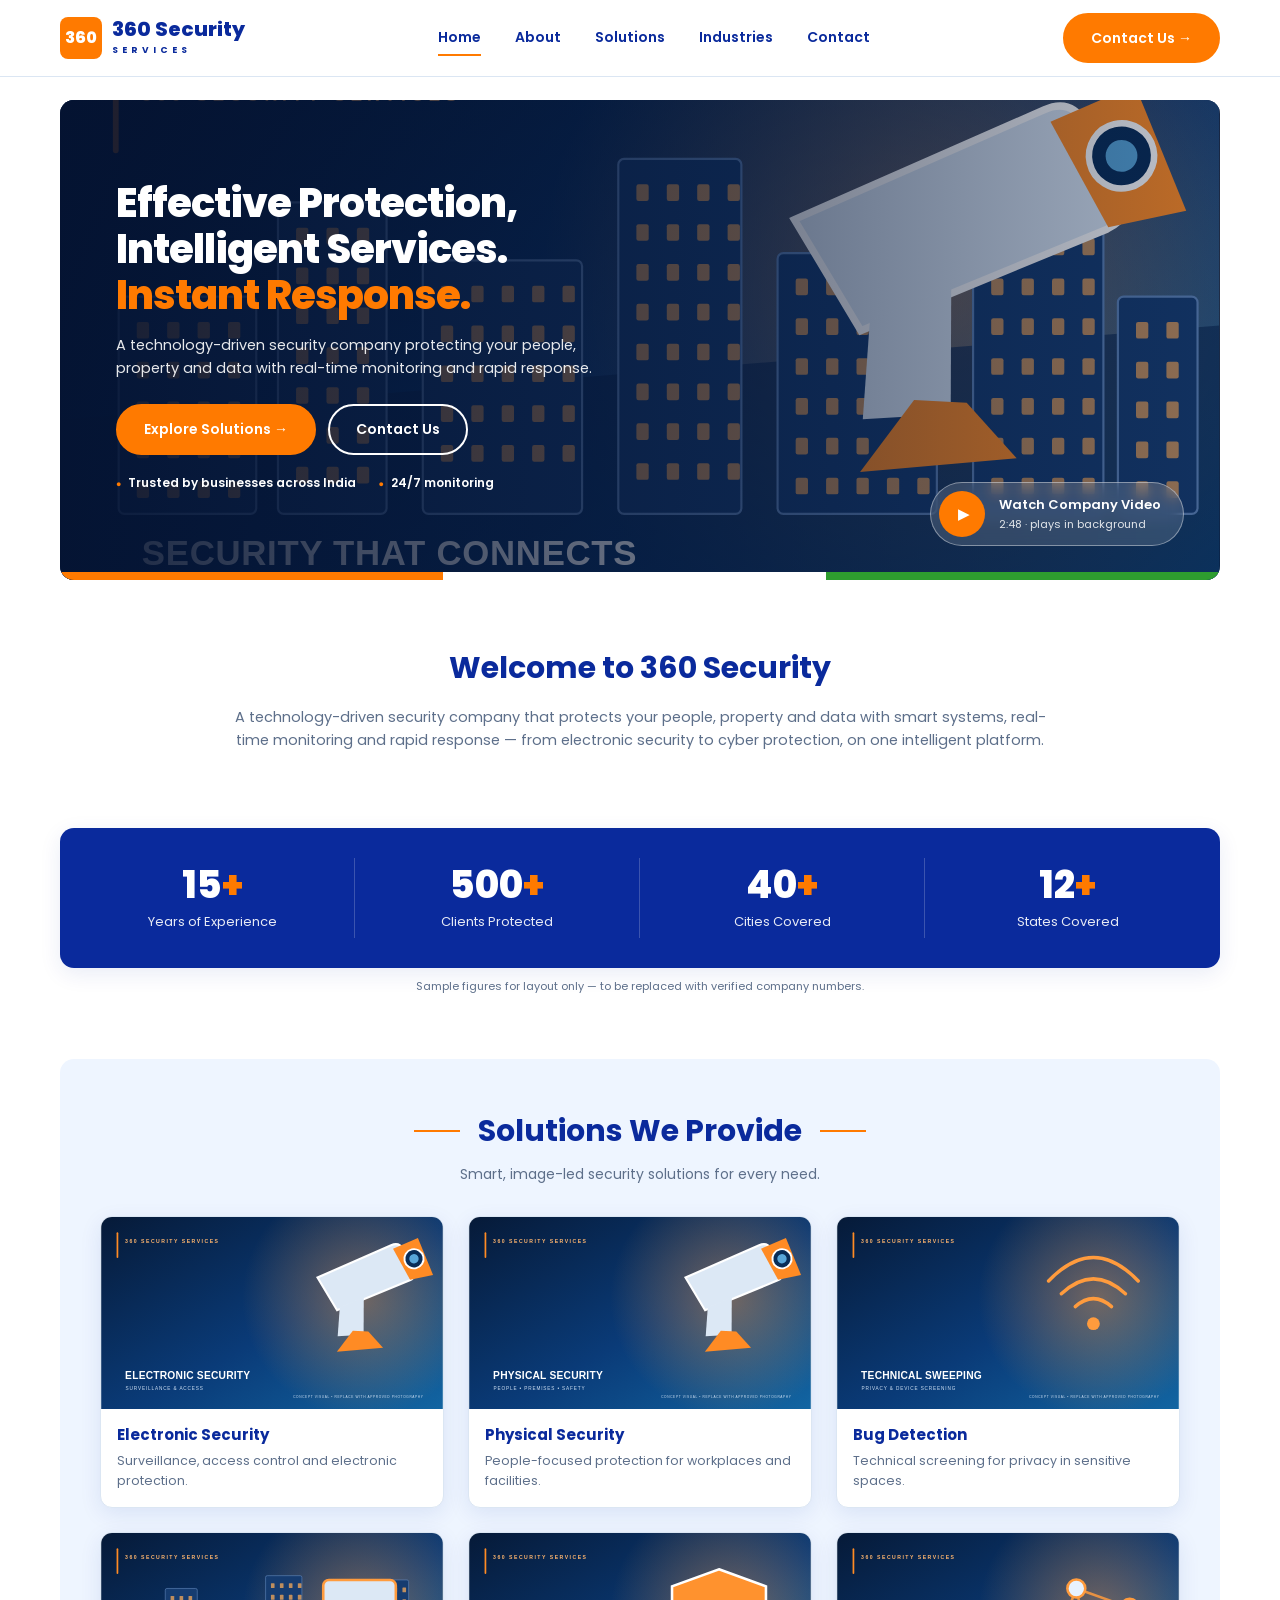
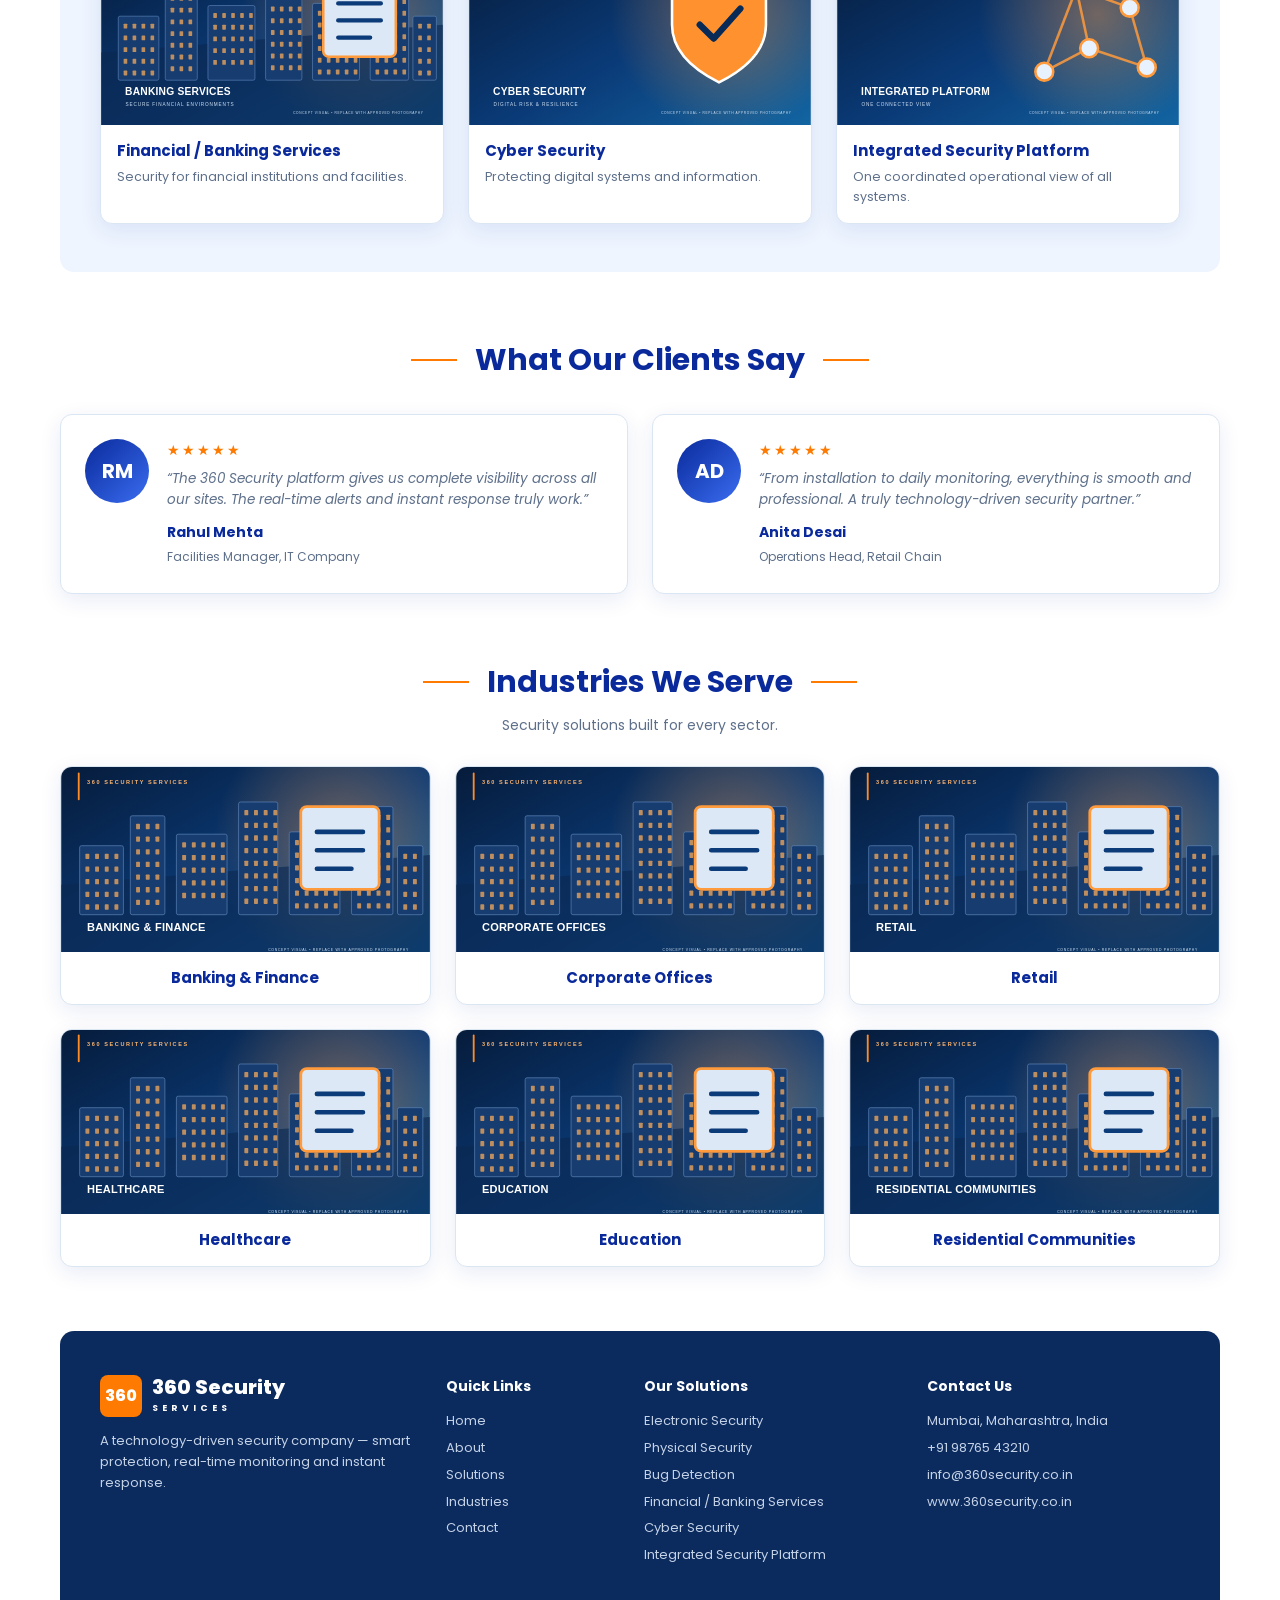
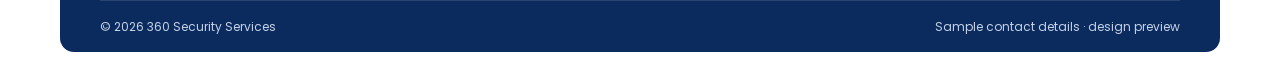
==== option-b.html @ 52cf7cc1 "Add Option A and Option B design previews with client changes Consistent section width, compact hero" ====
<!DOCTYPE html><html lang="en"><head><meta charset="UTF-8"><meta name="viewport" content="width=device-width,initial-scale=1"><title>360 Security Services | Option B</title><link rel="stylesheet" href="design.css"></head><body>
<header><div class="wrap hrow"><a class="brand" href="#"><span class="mark">360</span><span><span class="bn">360 Security</span><span class="bs">SERVICES</span></span></a>
<nav><a class="on" href="#">Home</a><a href="#about">About</a><a href="#solutions">Solutions</a><a href="#industries">Industries</a><a href="#contact">Contact</a></nav><a class="btn" href="#contact">Contact Us →</a></div></header>
<main class="wrap">
<div class="hero video"><div class="bg"><img src="assets/images/company-video.svg" alt=""></div>
<div class="hero-copy"><h1>Effective Protection,<br>Intelligent Services.<br><em>Instant Response.</em></h1><p style="margin:16px 0 0;max-width:480px;font-size:14.5px;opacity:.9">A technology-driven security company protecting your people, property and data with real-time monitoring and rapid response.</p>
<div class="acts"><a class="btn" href="#solutions">Explore Solutions →</a><a class="btn light" href="#contact">Contact Us</a></div>
<div class="trust"><span>Trusted by businesses across India</span><span>24/7 monitoring</span></div></div>
<a class="vctl" href="#"><span class="play">▶</span><span>Watch Company Video<small>2:48 · plays in background</small></span></a><div class="swoosh"></div></div>
<section id="about" class="about center"><div><h2>Welcome to 360 Security</h2><p>A technology-driven security company that protects your people, property and data with smart systems, real-time monitoring and rapid response — from electronic security to cyber protection, on one intelligent platform.</p></div></section>
<section><div class="stats"><div class="stat"><b>15<i>+</i></b><span>Years of Experience</span></div><div class="stat"><b>500<i>+</i></b><span>Clients Protected</span></div><div class="stat"><b>40<i>+</i></b><span>Cities Covered</span></div><div class="stat"><b>12<i>+</i></b><span>States Covered</span></div></div><p class="note">Sample figures for layout only — to be replaced with verified company numbers.</p></section>
<section id="solutions"><div class="band"><div class="sh"><h2>Solutions We Provide</h2><p>Smart, image-led security solutions for every need.</p></div><div class="grid3">
<div class="card"><img src="assets/images/electronic-security.svg" alt=""><h3>Electronic Security</h3><p>Surveillance, access control and electronic protection.</p></div>
<div class="card"><img src="assets/images/physical-security.svg" alt=""><h3>Physical Security</h3><p>People-focused protection for workplaces and facilities.</p></div>
<div class="card"><img src="assets/images/bug-detection.svg" alt=""><h3>Bug Detection</h3><p>Technical screening for privacy in sensitive spaces.</p></div>
<div class="card"><img src="assets/images/banking-service.svg" alt=""><h3>Financial / Banking Services</h3><p>Security for financial institutions and facilities.</p></div>
<div class="card"><img src="assets/images/cyber-security.svg" alt=""><h3>Cyber Security</h3><p>Protecting digital systems and information.</p></div>
<div class="card"><img src="assets/images/integrated-platform.svg" alt=""><h3>Integrated Security Platform</h3><p>One coordinated operational view of all systems.</p></div></div></div></section>
<section><div class="sh"><h2>What Our Clients Say</h2></div><div class="t2">
<div class="tcard"><div class="av">RM</div><div><div class="stars">★★★★★</div><blockquote>“The 360 Security platform gives us complete visibility across all our sites. The real-time alerts and instant response truly work.”</blockquote><b>Rahul Mehta</b><small>Facilities Manager, IT Company</small></div></div>
<div class="tcard"><div class="av">AD</div><div><div class="stars">★★★★★</div><blockquote>“From installation to daily monitoring, everything is smooth and professional. A truly technology-driven security partner.”</blockquote><b>Anita Desai</b><small>Operations Head, Retail Chain</small></div></div></div></section>
<section id="industries"><div class="sh"><h2>Industries We Serve</h2><p>Security solutions built for every sector.</p></div><div class="grid3">
<div class="card ind"><img src="assets/images/industry-banking.svg" alt=""><h3>Banking &amp; Finance</h3></div><div class="card ind"><img src="assets/images/industry-offices.svg" alt=""><h3>Corporate Offices</h3></div><div class="card ind"><img src="assets/images/industry-retail.svg" alt=""><h3>Retail</h3></div>
<div class="card ind"><img src="assets/images/industry-healthcare.svg" alt=""><h3>Healthcare</h3></div><div class="card ind"><img src="assets/images/industry-education.svg" alt=""><h3>Education</h3></div><div class="card ind"><img src="assets/images/industry-residential.svg" alt=""><h3>Residential Communities</h3></div></div></section>
</main>
<footer id="contact"><div class="wrap"><div class="fgrid"><div><a class="brand f" href="#"><span class="mark">360</span><span><span class="bn">360 Security</span><span class="bs">SERVICES</span></span></a><p>A technology-driven security company — smart protection, real-time monitoring and instant response.</p></div>
<div><h4>Quick Links</h4><ul><li>Home</li><li>About</li><li>Solutions</li><li>Industries</li><li>Contact</li></ul></div>
<div><h4>Our Solutions</h4><ul><li>Electronic Security</li><li>Physical Security</li><li>Bug Detection</li><li>Financial / Banking Services</li><li>Cyber Security</li><li>Integrated Security Platform</li></ul></div>
<div><h4>Contact Us</h4><ul><li>Mumbai, Maharashtra, India</li><li>+91 98765 43210</li><li>info@360security.co.in</li><li>www.360security.co.in</li></ul></div></div>
<div class="fbot"><span>© 2026 360 Security Services</span><span>Sample contact details · design preview</span></div></div></footer></body></html>
---- design.css ----
@import url('https://fonts.googleapis.com/css2?family=Poppins:wght@400;500;600;700;800&display=swap');
:root{--blue:#0a2a9c;--navy:#0b2a5e;--orange:#ff7a00;--green:#2e9d2f;--light:#eef5ff;--ink:#1c2d4a;--muted:#5d6f8a;--line:#dbe6f3;--w:1160px;--gap:64px;--r:14px;--shadow:0 6px 22px rgba(10,42,156,.09)}
*{box-sizing:border-box}
body{margin:0;font-family:Poppins,Arial,sans-serif;color:var(--ink);background:#fff;line-height:1.6}
a{color:inherit;text-decoration:none}img{display:block;width:100%}
h1,h2,h3,p{margin:0}
.wrap{width:min(var(--w),calc(100% - 48px));margin-inline:auto}
.btn{display:inline-flex;align-items:center;gap:10px;padding:12px 26px;border-radius:30px;font-weight:600;font-size:14px;border:2px solid var(--orange);background:var(--orange);color:#fff}
.btn.ghost{background:#fff;border-color:var(--blue);color:var(--blue)}
.btn.light{background:transparent;border-color:#fff;color:#fff}

header{position:sticky;top:0;z-index:20;background:#fff;box-shadow:0 1px 0 var(--line)}
.hrow{display:flex;align-items:center;justify-content:space-between;height:76px}
.brand{display:flex;align-items:center;gap:10px}
.mark{width:42px;height:42px;border-radius:8px;background:var(--orange);color:#fff;font-weight:800;display:grid;place-items:center}
.bn{font-weight:800;color:var(--blue);font-size:20px;line-height:1;display:block}.bs{display:block;font-size:9px;letter-spacing:4px;color:var(--blue);font-weight:700;margin-top:4px}
nav{display:flex;gap:34px}nav a{font-weight:600;font-size:14px;color:var(--blue);padding:6px 0}nav a.on{border-bottom:2px solid var(--orange)}

.hero{margin-top:24px;border-radius:var(--r);overflow:hidden;position:relative;background:linear-gradient(100deg,#e6f1ff 0%,#fff 55%);min-height:340px;display:grid;grid-template-columns:1.05fr 1fr;align-items:center}
.hero-copy{padding:40px 0 40px 48px;position:relative;z-index:2}
.hero h1{font-size:clamp(28px,3.4vw,40px);line-height:1.15;font-weight:800;color:var(--blue);letter-spacing:-1px}
.hero h1 em{font-style:normal;color:var(--orange)}
.acts{display:flex;gap:12px;margin:24px 0 18px;flex-wrap:wrap}
.trust{display:flex;gap:22px;font-size:12px;font-weight:600;color:var(--blue);flex-wrap:wrap}.trust span:before{content:'●';color:var(--orange);margin-right:7px;font-size:9px}
.hero-img{position:absolute;right:0;top:0;bottom:0;width:52%}
.hero-img img{height:100%;object-fit:cover;-webkit-mask-image:linear-gradient(90deg,transparent,#000 35%);mask-image:linear-gradient(90deg,transparent,#000 35%)}
.swoosh{position:absolute;left:0;right:0;bottom:0;height:8px;background:linear-gradient(90deg,var(--orange) 0 33%,#fff 33% 66%,var(--green) 66%);z-index:3}

.hero.video{display:block;min-height:480px;background:#06183a;color:#fff}
.hero.video .bg{position:absolute;inset:0}.hero.video .bg img{height:100%;object-fit:cover}
.hero.video:before{content:'';position:absolute;inset:0;z-index:1;background:linear-gradient(90deg,rgba(4,18,48,.92),rgba(4,18,48,.55) 60%,rgba(4,18,48,.25))}
.hero.video .hero-copy{max-width:640px;padding:80px 0 80px 56px}
.hero.video h1{color:#fff}.hero.video .trust{color:#fff}
.vctl{position:absolute;right:36px;bottom:34px;z-index:3;display:flex;align-items:center;gap:14px;background:rgba(255,255,255,.14);backdrop-filter:blur(8px);border:1px solid rgba(255,255,255,.4);border-radius:40px;padding:8px 22px 8px 8px;color:#fff;font-size:13px;font-weight:600}
.play{width:46px;height:46px;border-radius:50%;background:var(--orange);color:#fff;display:grid;place-items:center;font-size:14px;padding-left:3px;flex:none}
.vctl small{display:block;font-weight:400;opacity:.85;font-size:11px}

section{margin-top:var(--gap)}
.sh{text-align:center;margin-bottom:30px}
.sh h2{font-size:30px;font-weight:700;color:var(--blue);display:inline-flex;align-items:center;gap:18px}
.sh h2:before,.sh h2:after{content:'';width:46px;height:2px;background:var(--orange)}
.sh p{color:var(--muted);font-size:14px;margin-top:8px}

.about{display:grid;grid-template-columns:1fr 1fr;gap:40px;align-items:center}
.about h2{font-size:30px;color:var(--blue);font-weight:700;margin-bottom:14px}
.about p{color:var(--muted);font-size:14.5px;margin-bottom:12px}
.ticks{list-style:none;padding:0;margin:16px 0 0;display:grid;gap:8px;font-weight:600;font-size:13px;color:var(--blue)}.ticks li:before{content:'✓';color:var(--orange);margin-right:9px}
.vid{position:relative;border-radius:var(--r);overflow:hidden;aspect-ratio:16/9;box-shadow:var(--shadow);background:#06183a}
.vid img{height:100%;object-fit:cover}.vid .play{position:absolute;left:50%;top:50%;transform:translate(-50%,-50%);width:72px;height:72px;font-size:22px;border:3px solid #fff}
.vid .cap{position:absolute;right:14px;bottom:12px;color:#fff;font-size:12px;font-weight:600;background:rgba(0,0,0,.5);padding:3px 10px;border-radius:6px}
.about.center{grid-template-columns:1fr;text-align:center;max-width:820px;margin-inline:auto}

.stats{display:grid;grid-template-columns:repeat(4,1fr);background:var(--blue);color:#fff;border-radius:var(--r);padding:30px 10px;box-shadow:var(--shadow)}
.stat{text-align:center;border-right:1px solid rgba(255,255,255,.2);padding:4px 12px}.stat:last-child{border:0}
.stat b{display:block;font-size:38px;font-weight:800;line-height:1.2}.stat b i{font-style:normal;color:var(--orange)}
.stat span{font-size:13px;opacity:.9}
.note{text-align:center;font-size:11px;color:var(--muted);margin-top:10px}

.band{background:var(--light);border-radius:var(--r);padding:48px 40px}
.grid3{display:grid;grid-template-columns:repeat(3,1fr);gap:24px}
.card{background:#fff;border-radius:12px;overflow:hidden;box-shadow:var(--shadow);border:1px solid var(--line)}
.card img{aspect-ratio:16/9;object-fit:cover}
.card h3{font-size:15px;color:var(--blue);padding:14px 16px 4px;font-weight:700}
.card p{font-size:12.5px;color:var(--muted);padding:0 16px 16px}
.card.ind h3{text-align:center;padding:14px 10px}
.card.ind img{aspect-ratio:16/8}

.t2{display:grid;grid-template-columns:1fr 1fr;gap:24px}
.tcard{background:#fff;border:1px solid var(--line);border-radius:12px;padding:24px;box-shadow:var(--shadow);display:flex;gap:18px}
.av{flex:none;width:64px;height:64px;border-radius:50%;background:linear-gradient(135deg,var(--blue),#3a6df0);color:#fff;display:grid;place-items:center;font-weight:700;font-size:20px}
.stars{color:var(--orange);letter-spacing:2px;font-size:14px}
.tcard blockquote{margin:6px 0 10px;font-size:13.5px;font-style:italic;color:var(--muted)}
.tcard b{color:var(--blue);font-size:14px;display:block}.tcard small{color:var(--muted);font-size:12px}

footer{width:min(var(--w),calc(100% - 48px));margin:var(--gap) auto 32px;background:var(--navy);color:#c4d2e6;border-radius:var(--r)}footer .wrap{width:auto;padding:0 40px}
.fgrid{display:grid;grid-template-columns:1.5fr .8fr 1.2fr 1.2fr;gap:30px;padding:44px 0 34px}
.fgrid h4{color:#fff;font-size:14px;margin:0 0 14px}.fgrid ul{list-style:none;margin:0;padding:0;display:grid;gap:6px;font-size:13px}
.fgrid p{font-size:13px;margin-top:14px}.brand.f .bn,.brand.f .bs{color:#fff}
.fbot{border-top:1px solid rgba(255,255,255,.12);padding:16px 0;font-size:12px;display:flex;justify-content:space-between;flex-wrap:wrap;gap:8px}

@media(max-width:820px){
 nav{display:none}.hero,.about,.t2,.fgrid{grid-template-columns:1fr}
 .hero-img{position:relative;width:100%;height:220px}.hero-copy{padding:32px 24px 8px}.hero.video .hero-copy{padding:56px 24px 120px}
 .grid3{grid-template-columns:1fr 1fr}.stats{grid-template-columns:1fr 1fr;row-gap:18px}.stat:nth-child(2){border:0}
 .band{padding:32px 18px}.vctl{right:16px;bottom:16px}
}
@media(max-width:520px){.grid3{grid-template-columns:1fr}.sh h2{font-size:24px}}
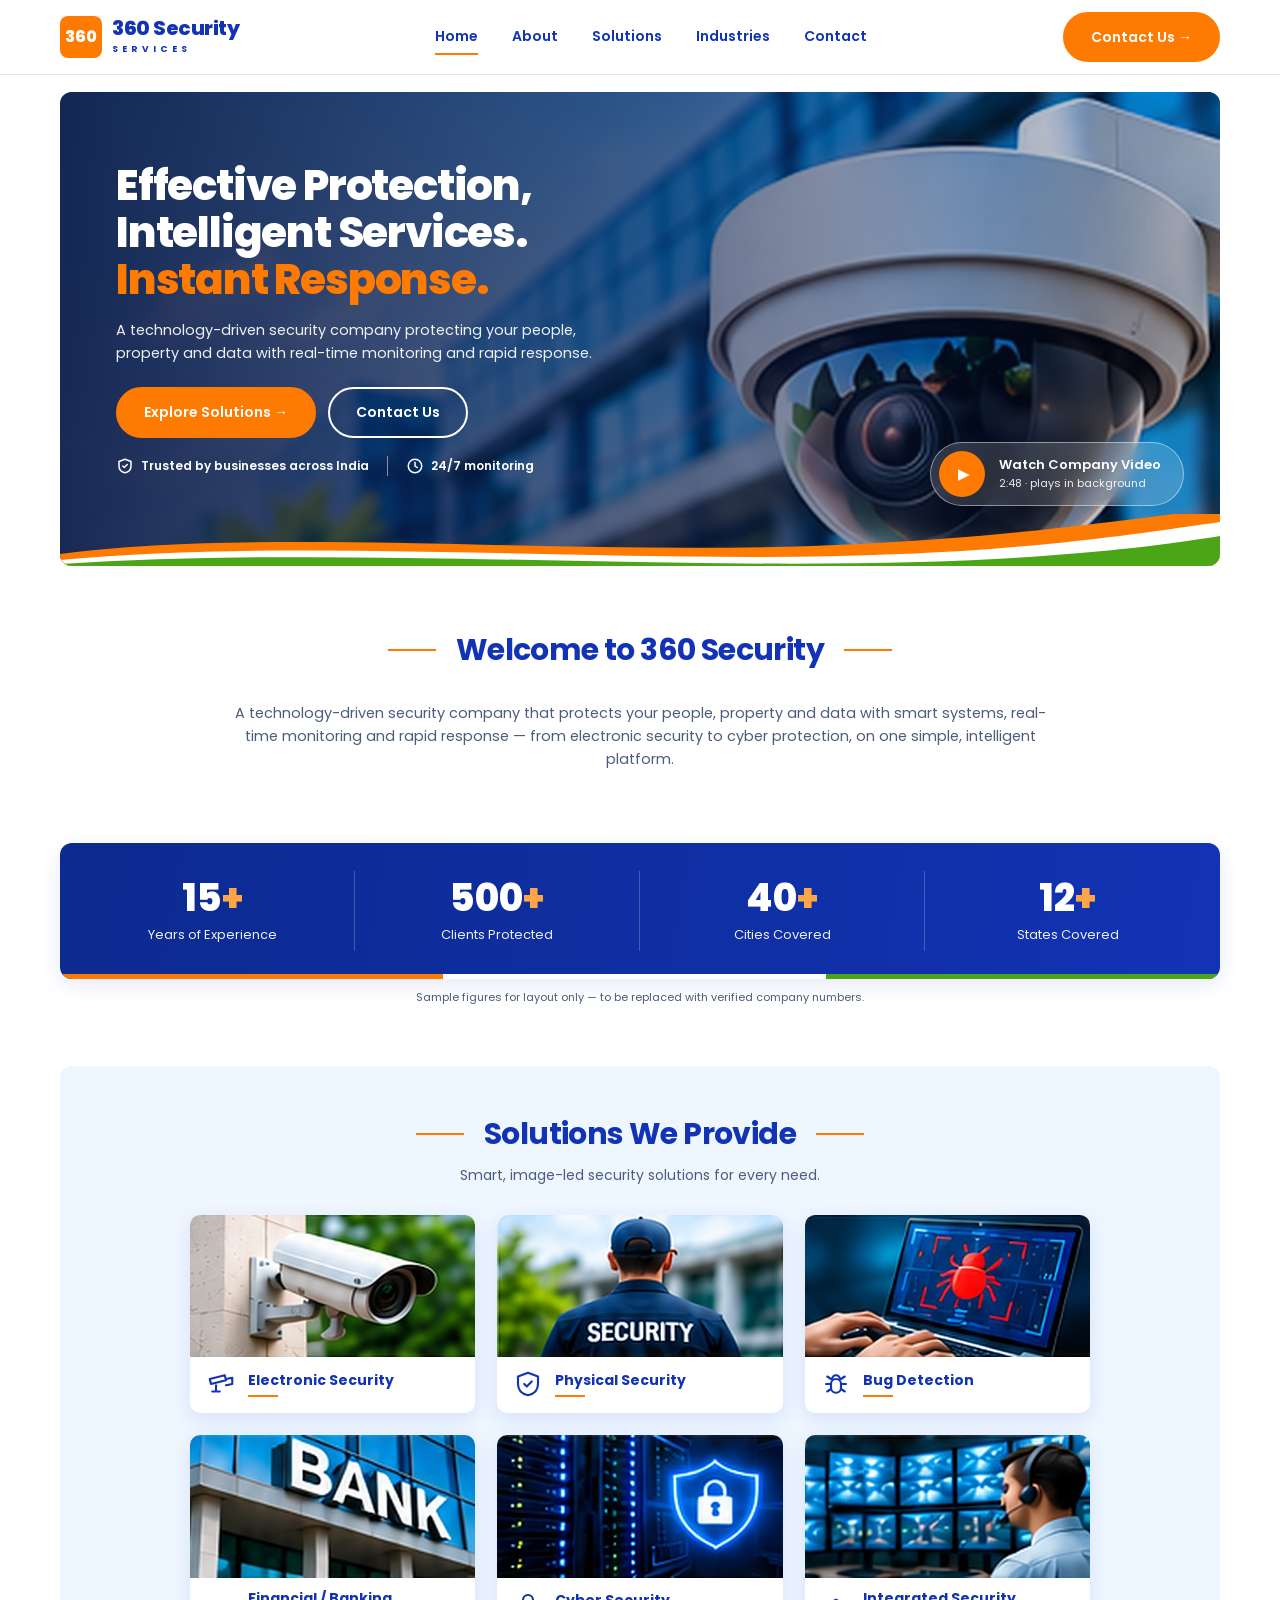
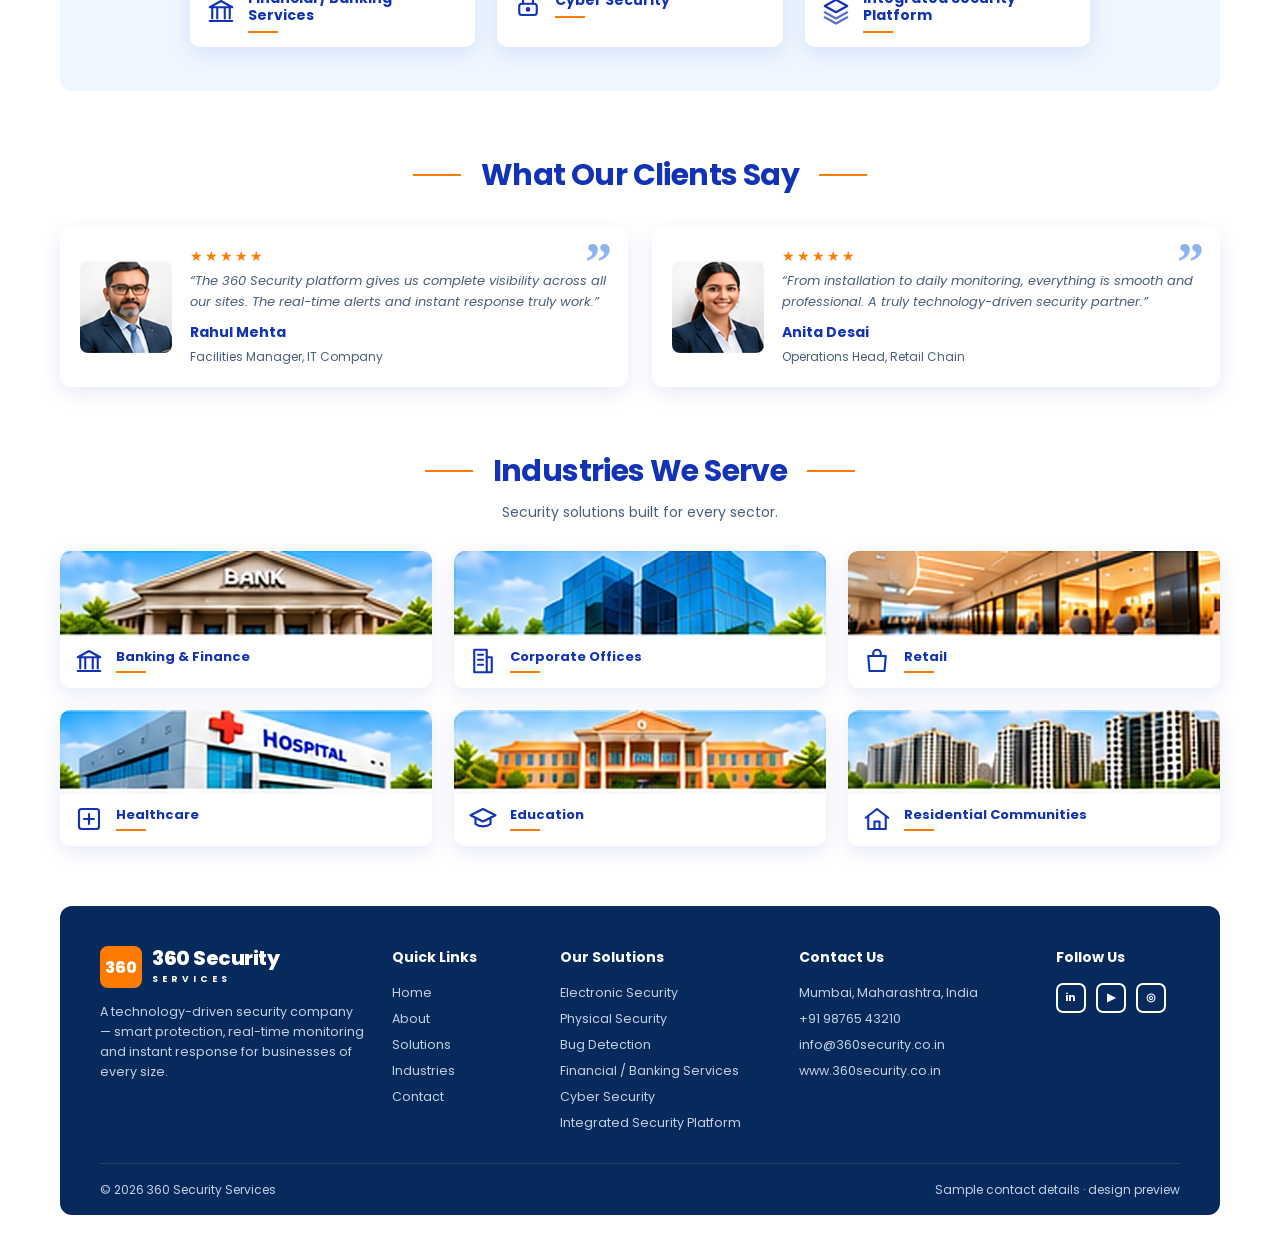
==== commit 56c89554: "Match screenshot theme: real photos, tricolour hero, themed cards and footer Co-Authored-By: Claude " ====
--- a/option-b.html
+++ b/option-b.html
@@ -2,29 +2,20 @@
 <header><div class="wrap hrow"><a class="brand" href="#"><span class="mark">360</span><span><span class="bn">360 Security</span><span class="bs">SERVICES</span></span></a>
 <nav><a class="on" href="#">Home</a><a href="#about">About</a><a href="#solutions">Solutions</a><a href="#industries">Industries</a><a href="#contact">Contact</a></nav><a class="btn" href="#contact">Contact Us →</a></div></header>
 <main class="wrap">
-<div class="hero video"><div class="bg"><img src="assets/images/company-video.svg" alt=""></div>
-<div class="hero-copy"><h1>Effective Protection,<br>Intelligent Services.<br><em>Instant Response.</em></h1><p style="margin:16px 0 0;max-width:480px;font-size:14.5px;opacity:.9">A technology-driven security company protecting your people, property and data with real-time monitoring and rapid response.</p>
-<div class="acts"><a class="btn" href="#solutions">Explore Solutions →</a><a class="btn light" href="#contact">Contact Us</a></div>
-<div class="trust"><span>Trusted by businesses across India</span><span>24/7 monitoring</span></div></div>
-<a class="vctl" href="#"><span class="play">▶</span><span>Watch Company Video<small>2:48 · plays in background</small></span></a><div class="swoosh"></div></div>
-<section id="about" class="about center"><div><h2>Welcome to 360 Security</h2><p>A technology-driven security company that protects your people, property and data with smart systems, real-time monitoring and rapid response — from electronic security to cyber protection, on one intelligent platform.</p></div></section>
+<div class="hero video"><div class="hero-img"><img src="assets/photos/hero.jpg" alt=""></div><div class="hero-copy"><h1>Effective Protection,<br>Intelligent Services.<br><em>Instant Response.</em></h1><p style="margin:16px 0 0;max-width:480px;font-size:14.5px;opacity:.92">A technology-driven security company protecting your people, property and data with real-time monitoring and rapid response.</p>
+<div class="acts"><a class="btn" href="#solutions">Explore Solutions →</a><a class="btn light" href="#contact">Contact Us</a></div><div class="trust"><span><svg fill="none" stroke="currentColor" stroke-width="2" stroke-linecap="round" stroke-linejoin="round" viewBox="0 0 24 24"><path d="M12 3l8 3v6c0 5-3.5 8-8 9-4.5-1-8-4-8-9V6z"/><path d="M9 12l2 2 4-4"/></svg> Trusted by businesses across India</span><i></i><span><svg fill="none" stroke="currentColor" stroke-width="2" stroke-linecap="round" viewBox="0 0 24 24"><circle cx="12" cy="12" r="9"/><path d="M12 7v5l3 2"/></svg> 24/7 monitoring</span></div></div>
+<a class="vctl" href="#"><span class="play">▶</span><span>Watch Company Video<small>2:48 · plays in background</small></span></a><div class="swoosh"><svg viewBox="0 0 1160 54" preserveAspectRatio="none"><path d="M0 40C220 12 520 44 800 30C960 22 1080 4 1160 -6V54H0z" fill="#ff7a00"/><path d="M0 46C260 22 560 52 840 40C990 34 1090 18 1160 8V54H0z" fill="#fff"/><path d="M0 50C280 32 580 56 860 48C1000 44 1100 32 1160 22V54H0z" fill="#4aa616"/></svg></div></div>
+<section id="about"><div class="sh"><h2>Welcome to 360 Security</h2></div><div class="about one"><p>A technology-driven security company that protects your people, property and data with smart systems, real-time monitoring and rapid response — from electronic security to cyber protection, on one simple, intelligent platform.</p></div></section>
 <section><div class="stats"><div class="stat"><b>15<i>+</i></b><span>Years of Experience</span></div><div class="stat"><b>500<i>+</i></b><span>Clients Protected</span></div><div class="stat"><b>40<i>+</i></b><span>Cities Covered</span></div><div class="stat"><b>12<i>+</i></b><span>States Covered</span></div></div><p class="note">Sample figures for layout only — to be replaced with verified company numbers.</p></section>
-<section id="solutions"><div class="band"><div class="sh"><h2>Solutions We Provide</h2><p>Smart, image-led security solutions for every need.</p></div><div class="grid3">
-<div class="card"><img src="assets/images/electronic-security.svg" alt=""><h3>Electronic Security</h3><p>Surveillance, access control and electronic protection.</p></div>
-<div class="card"><img src="assets/images/physical-security.svg" alt=""><h3>Physical Security</h3><p>People-focused protection for workplaces and facilities.</p></div>
-<div class="card"><img src="assets/images/bug-detection.svg" alt=""><h3>Bug Detection</h3><p>Technical screening for privacy in sensitive spaces.</p></div>
-<div class="card"><img src="assets/images/banking-service.svg" alt=""><h3>Financial / Banking Services</h3><p>Security for financial institutions and facilities.</p></div>
-<div class="card"><img src="assets/images/cyber-security.svg" alt=""><h3>Cyber Security</h3><p>Protecting digital systems and information.</p></div>
-<div class="card"><img src="assets/images/integrated-platform.svg" alt=""><h3>Integrated Security Platform</h3><p>One coordinated operational view of all systems.</p></div></div></div></section>
+<section id="solutions"><div class="band"><div class="sh"><h2>Solutions We Provide</h2><p>Smart, image-led security solutions for every need.</p></div><div class="grid3"><div class="card "><div class="ph"><img src="assets/photos/sol-electronic.jpg" alt=""></div><div class="t"><svg viewBox="0 0 24 24"><path d="M3 8l12-3 1 4-12 3z"/><path d="M16 8l5-1v5l-5 1"/><path d="M8 13v4M5 18h6"/></svg><b>Electronic Security</b></div></div><div class="card "><div class="ph"><img src="assets/photos/sol-physical.jpg" alt=""></div><div class="t"><svg viewBox="0 0 24 24"><path d="M12 3l8 3v6c0 5-3.5 8-8 9-4.5-1-8-4-8-9V6z"/><path d="M9 12l2 2 4-4"/></svg><b>Physical Security</b></div></div><div class="card "><div class="ph"><img src="assets/photos/sol-bug.jpg" alt=""></div><div class="t"><svg viewBox="0 0 24 24"><rect x="8" y="8" width="8" height="11" rx="4"/><path d="M9 8a3 3 0 016 0M4 12h4M16 12h4M5 18l3-2M19 18l-3-2M5 6l3 2M19 6l-3 2"/></svg><b>Bug Detection</b></div></div><div class="card "><div class="ph"><img src="assets/photos/sol-bank.jpg" alt=""></div><div class="t"><svg viewBox="0 0 24 24"><path d="M3 9l9-5 9 5zM5 10v8M9 10v8M15 10v8M19 10v8M3 20h18"/></svg><b>Financial / Banking Services</b></div></div><div class="card "><div class="ph"><img src="assets/photos/sol-cyber.jpg" alt=""></div><div class="t"><svg viewBox="0 0 24 24"><rect x="5" y="11" width="14" height="9" rx="2"/><path d="M8 11V8a4 4 0 018 0v3"/><circle cx="12" cy="15.5" r="1"/></svg><b>Cyber Security</b></div></div><div class="card "><div class="ph"><img src="assets/photos/sol-integrated.jpg" alt=""></div><div class="t"><svg viewBox="0 0 24 24"><path d="M12 3l9 5-9 5-9-5z"/><path d="M3 13l9 5 9-5M3 17l9 5 9-5" opacity=".7"/></svg><b>Integrated Security Platform</b></div></div></div></div></section>
 <section><div class="sh"><h2>What Our Clients Say</h2></div><div class="t2">
-<div class="tcard"><div class="av">RM</div><div><div class="stars">★★★★★</div><blockquote>“The 360 Security platform gives us complete visibility across all our sites. The real-time alerts and instant response truly work.”</blockquote><b>Rahul Mehta</b><small>Facilities Manager, IT Company</small></div></div>
-<div class="tcard"><div class="av">AD</div><div><div class="stars">★★★★★</div><blockquote>“From installation to daily monitoring, everything is smooth and professional. A truly technology-driven security partner.”</blockquote><b>Anita Desai</b><small>Operations Head, Retail Chain</small></div></div></div></section>
-<section id="industries"><div class="sh"><h2>Industries We Serve</h2><p>Security solutions built for every sector.</p></div><div class="grid3">
-<div class="card ind"><img src="assets/images/industry-banking.svg" alt=""><h3>Banking &amp; Finance</h3></div><div class="card ind"><img src="assets/images/industry-offices.svg" alt=""><h3>Corporate Offices</h3></div><div class="card ind"><img src="assets/images/industry-retail.svg" alt=""><h3>Retail</h3></div>
-<div class="card ind"><img src="assets/images/industry-healthcare.svg" alt=""><h3>Healthcare</h3></div><div class="card ind"><img src="assets/images/industry-education.svg" alt=""><h3>Education</h3></div><div class="card ind"><img src="assets/images/industry-residential.svg" alt=""><h3>Residential Communities</h3></div></div></section>
+<div class="tcard"><div class="av"><img src="assets/photos/person-1.jpg" alt=""></div><div><div class="stars">★★★★★</div><blockquote>“The 360 Security platform gives us complete visibility across all our sites. The real-time alerts and instant response truly work.”</blockquote><b>Rahul Mehta</b><small>Facilities Manager, IT Company</small></div><span class="q">”</span></div>
+<div class="tcard"><div class="av"><img src="assets/photos/person-2.jpg" alt=""></div><div><div class="stars">★★★★★</div><blockquote>“From installation to daily monitoring, everything is smooth and professional. A truly technology-driven security partner.”</blockquote><b>Anita Desai</b><small>Operations Head, Retail Chain</small></div><span class="q">”</span></div></div></section>
+<section id="industries"><div class="sh"><h2>Industries We Serve</h2><p>Security solutions built for every sector.</p></div><div class="grid3"><div class="card ind"><div class="ph"><img src="assets/photos/ind-banking.jpg" alt=""></div><div class="t"><svg viewBox="0 0 24 24"><path d="M3 9l9-5 9 5zM5 10v8M9 10v8M15 10v8M19 10v8M3 20h18"/></svg><b>Banking &amp; Finance</b></div></div><div class="card ind"><div class="ph"><img src="assets/photos/ind-offices.jpg" alt=""></div><div class="t"><svg viewBox="0 0 24 24"><rect x="5" y="3" width="10" height="18"/><path d="M15 9h4v12h-4M8 7h4M8 11h4M8 15h4"/></svg><b>Corporate Offices</b></div></div><div class="card ind"><div class="ph"><img src="assets/photos/ind-retail.jpg" alt=""></div><div class="t"><svg viewBox="0 0 24 24"><path d="M5 8h14l-1 12H6z"/><path d="M9 8V6a3 3 0 016 0v2"/></svg><b>Retail</b></div></div><div class="card ind"><div class="ph"><img src="assets/photos/ind-health.jpg" alt=""></div><div class="t"><svg viewBox="0 0 24 24"><rect x="4" y="4" width="16" height="16" rx="2"/><path d="M12 8v8M8 12h8"/></svg><b>Healthcare</b></div></div><div class="card ind"><div class="ph"><img src="assets/photos/ind-education.jpg" alt=""></div><div class="t"><svg viewBox="0 0 24 24"><path d="M2 9l10-5 10 5-10 5z"/><path d="M6 11v5c3 2.5 9 2.5 12 0v-5"/></svg><b>Education</b></div></div><div class="card ind"><div class="ph"><img src="assets/photos/ind-residential.jpg" alt=""></div><div class="t"><svg viewBox="0 0 24 24"><path d="M3 11l9-7 9 7"/><path d="M5 10v10h14V10M10 20v-6h4v6"/></svg><b>Residential Communities</b></div></div></div></section>
 </main>
-<footer id="contact"><div class="wrap"><div class="fgrid"><div><a class="brand f" href="#"><span class="mark">360</span><span><span class="bn">360 Security</span><span class="bs">SERVICES</span></span></a><p>A technology-driven security company — smart protection, real-time monitoring and instant response.</p></div>
+<footer id="contact"><div class="wrap"><div class="fgrid"><div><a class="brand f" href="#"><span class="mark">360</span><span><span class="bn">360 Security</span><span class="bs">SERVICES</span></span></a><p>A technology-driven security company — smart protection, real-time monitoring and instant response for businesses of every size.</p></div>
 <div><h4>Quick Links</h4><ul><li>Home</li><li>About</li><li>Solutions</li><li>Industries</li><li>Contact</li></ul></div>
 <div><h4>Our Solutions</h4><ul><li>Electronic Security</li><li>Physical Security</li><li>Bug Detection</li><li>Financial / Banking Services</li><li>Cyber Security</li><li>Integrated Security Platform</li></ul></div>
-<div><h4>Contact Us</h4><ul><li>Mumbai, Maharashtra, India</li><li>+91 98765 43210</li><li>info@360security.co.in</li><li>www.360security.co.in</li></ul></div></div>
+<div><h4>Contact Us</h4><ul><li>Mumbai, Maharashtra, India</li><li>+91 98765 43210</li><li>info@360security.co.in</li><li>www.360security.co.in</li></ul></div>
+<div><h4>Follow Us</h4><div class="soc"><span>in</span><span>▶</span><span>◎</span></div></div></div>
 <div class="fbot"><span>© 2026 360 Security Services</span><span>Sample contact details · design preview</span></div></div></footer></body></html>
--- a/design.css
+++ b/design.css
@@ -1,8 +1,8 @@
 @import url('https://fonts.googleapis.com/css2?family=Poppins:wght@400;500;600;700;800&display=swap');
-:root{--blue:#0a2a9c;--navy:#0b2a5e;--orange:#ff7a00;--green:#2e9d2f;--light:#eef5ff;--ink:#1c2d4a;--muted:#5d6f8a;--line:#dbe6f3;--w:1160px;--gap:64px;--r:14px;--shadow:0 6px 22px rgba(10,42,156,.09)}
+:root{--blue:#1233b5;--navy:#062a5c;--orange:#ff7a00;--green:#4aa616;--light:#eef6ff;--ink:#1c2d4a;--muted:#4b5d7a;--line:#dbe6f3;--w:1160px;--gap:60px;--r:12px;--shadow:0 6px 20px rgba(18,51,181,.10)}
 *{box-sizing:border-box}
 body{margin:0;font-family:Poppins,Arial,sans-serif;color:var(--ink);background:#fff;line-height:1.6}
-a{color:inherit;text-decoration:none}img{display:block;width:100%}
+a{color:inherit;text-decoration:none}img{display:block;width:100%}svg{display:block}
 h1,h2,h3,p{margin:0}
 .wrap{width:min(var(--w),calc(100% - 48px));margin-inline:auto}
 .btn{display:inline-flex;align-items:center;gap:10px;padding:12px 26px;border-radius:30px;font-weight:600;font-size:14px;border:2px solid var(--orange);background:var(--orange);color:#fff}
@@ -10,78 +10,87 @@
 .btn.light{background:transparent;border-color:#fff;color:#fff}
 
 header{position:sticky;top:0;z-index:20;background:#fff;box-shadow:0 1px 0 var(--line)}
-.hrow{display:flex;align-items:center;justify-content:space-between;height:76px}
+.hrow{display:flex;align-items:center;justify-content:space-between;height:74px}
 .brand{display:flex;align-items:center;gap:10px}
 .mark{width:42px;height:42px;border-radius:8px;background:var(--orange);color:#fff;font-weight:800;display:grid;place-items:center}
-.bn{font-weight:800;color:var(--blue);font-size:20px;line-height:1;display:block}.bs{display:block;font-size:9px;letter-spacing:4px;color:var(--blue);font-weight:700;margin-top:4px}
+.bn{font-weight:800;color:var(--blue);font-size:20px;line-height:1;display:block;letter-spacing:-.5px}.bs{display:block;font-size:9px;letter-spacing:4px;color:var(--blue);font-weight:700;margin-top:4px}
 nav{display:flex;gap:34px}nav a{font-weight:600;font-size:14px;color:var(--blue);padding:6px 0}nav a.on{border-bottom:2px solid var(--orange)}
 
-.hero{margin-top:24px;border-radius:var(--r);overflow:hidden;position:relative;background:linear-gradient(100deg,#e6f1ff 0%,#fff 55%);min-height:340px;display:grid;grid-template-columns:1.05fr 1fr;align-items:center}
-.hero-copy{padding:40px 0 40px 48px;position:relative;z-index:2}
-.hero h1{font-size:clamp(28px,3.4vw,40px);line-height:1.15;font-weight:800;color:var(--blue);letter-spacing:-1px}
+/* hero */
+.hero{margin-top:18px;border-radius:var(--r);overflow:hidden;position:relative;background:linear-gradient(100deg,#b9ddfb 0%,#e6f1fb 45%,#fff 100%);min-height:330px;display:flex;align-items:center}
+.hero-copy{padding:36px 0 56px 48px;position:relative;z-index:3;max-width:56%}
+.hero h1{font-size:clamp(28px,3.6vw,42px);line-height:1.12;font-weight:800;color:var(--blue);letter-spacing:-1.2px}
 .hero h1 em{font-style:normal;color:var(--orange)}
-.acts{display:flex;gap:12px;margin:24px 0 18px;flex-wrap:wrap}
-.trust{display:flex;gap:22px;font-size:12px;font-weight:600;color:var(--blue);flex-wrap:wrap}.trust span:before{content:'●';color:var(--orange);margin-right:7px;font-size:9px}
-.hero-img{position:absolute;right:0;top:0;bottom:0;width:52%}
-.hero-img img{height:100%;object-fit:cover;-webkit-mask-image:linear-gradient(90deg,transparent,#000 35%);mask-image:linear-gradient(90deg,transparent,#000 35%)}
-.swoosh{position:absolute;left:0;right:0;bottom:0;height:8px;background:linear-gradient(90deg,var(--orange) 0 33%,#fff 33% 66%,var(--green) 66%);z-index:3}
+.acts{display:flex;gap:12px;margin:22px 0 18px;flex-wrap:wrap}
+.trust{display:flex;gap:18px;font-size:12px;font-weight:600;color:var(--blue);flex-wrap:wrap;align-items:center}
+.trust span{display:inline-flex;align-items:center;gap:7px}.trust svg{width:18px;height:18px}
+.trust i{width:1px;height:20px;background:#9fb4d8}
+.hero-img{position:absolute;right:0;top:0;bottom:0;width:52%;z-index:1}
+.hero-img img{height:100%;object-fit:cover;-webkit-mask-image:linear-gradient(90deg,transparent,#000 38%);mask-image:linear-gradient(90deg,transparent,#000 38%)}
+.swoosh{position:absolute;left:0;right:0;bottom:-2px;height:54px;z-index:4;pointer-events:none}
+.swoosh svg{width:100%;height:100%}
 
-.hero.video{display:block;min-height:480px;background:#06183a;color:#fff}
-.hero.video .bg{position:absolute;inset:0}.hero.video .bg img{height:100%;object-fit:cover}
-.hero.video:before{content:'';position:absolute;inset:0;z-index:1;background:linear-gradient(90deg,rgba(4,18,48,.92),rgba(4,18,48,.55) 60%,rgba(4,18,48,.25))}
-.hero.video .hero-copy{max-width:640px;padding:80px 0 80px 56px}
-.hero.video h1{color:#fff}.hero.video .trust{color:#fff}
-.vctl{position:absolute;right:36px;bottom:34px;z-index:3;display:flex;align-items:center;gap:14px;background:rgba(255,255,255,.14);backdrop-filter:blur(8px);border:1px solid rgba(255,255,255,.4);border-radius:40px;padding:8px 22px 8px 8px;color:#fff;font-size:13px;font-weight:600}
+.hero.video{min-height:460px;background:#06183a}
+.hero.video .hero-img{inset:0;width:100%}
+.hero.video .hero-img img{-webkit-mask-image:none;mask-image:none}
+.hero.video:before{content:'';position:absolute;inset:0;z-index:2;background:linear-gradient(90deg,rgba(6,24,70,.92),rgba(6,24,70,.6) 55%,rgba(6,24,70,.15))}
+.hero.video .hero-copy{padding:70px 0 90px 56px;max-width:640px}
+.hero.video h1,.hero.video .hero-copy p{color:#fff}.hero.video .trust{color:#fff}.hero.video .trust i{background:#ffffff80}
+.vctl{position:absolute;right:36px;bottom:60px;z-index:5;display:flex;align-items:center;gap:14px;background:rgba(255,255,255,.16);backdrop-filter:blur(8px);border:1px solid rgba(255,255,255,.45);border-radius:40px;padding:8px 22px 8px 8px;color:#fff;font-size:13px;font-weight:600}
 .play{width:46px;height:46px;border-radius:50%;background:var(--orange);color:#fff;display:grid;place-items:center;font-size:14px;padding-left:3px;flex:none}
-.vctl small{display:block;font-weight:400;opacity:.85;font-size:11px}
+.vctl small{display:block;font-weight:400;opacity:.9;font-size:11px}
 
 section{margin-top:var(--gap)}
-.sh{text-align:center;margin-bottom:30px}
-.sh h2{font-size:30px;font-weight:700;color:var(--blue);display:inline-flex;align-items:center;gap:18px}
-.sh h2:before,.sh h2:after{content:'';width:46px;height:2px;background:var(--orange)}
-.sh p{color:var(--muted);font-size:14px;margin-top:8px}
+.sh{text-align:center;margin-bottom:28px}
+.sh h2{font-size:30px;font-weight:700;color:var(--blue);display:inline-flex;align-items:center;gap:20px;letter-spacing:-.6px}
+.sh h2:before,.sh h2:after{content:'';width:48px;height:2px;background:var(--orange)}
+.sh p{color:var(--muted);font-size:14px;margin-top:6px}
 
 .about{display:grid;grid-template-columns:1fr 1fr;gap:40px;align-items:center}
-.about h2{font-size:30px;color:var(--blue);font-weight:700;margin-bottom:14px}
 .about p{color:var(--muted);font-size:14.5px;margin-bottom:12px}
 .ticks{list-style:none;padding:0;margin:16px 0 0;display:grid;gap:8px;font-weight:600;font-size:13px;color:var(--blue)}.ticks li:before{content:'✓';color:var(--orange);margin-right:9px}
-.vid{position:relative;border-radius:var(--r);overflow:hidden;aspect-ratio:16/9;box-shadow:var(--shadow);background:#06183a}
-.vid img{height:100%;object-fit:cover}.vid .play{position:absolute;left:50%;top:50%;transform:translate(-50%,-50%);width:72px;height:72px;font-size:22px;border:3px solid #fff}
-.vid .cap{position:absolute;right:14px;bottom:12px;color:#fff;font-size:12px;font-weight:600;background:rgba(0,0,0,.5);padding:3px 10px;border-radius:6px}
-.about.center{grid-template-columns:1fr;text-align:center;max-width:820px;margin-inline:auto}
+.vid{border-radius:var(--r);overflow:hidden;box-shadow:var(--shadow);aspect-ratio:333/95}
+.vid img{height:100%;object-fit:cover}
+.about.one{grid-template-columns:1fr;text-align:center;max-width:820px;margin-inline:auto}
 
-.stats{display:grid;grid-template-columns:repeat(4,1fr);background:var(--blue);color:#fff;border-radius:var(--r);padding:30px 10px;box-shadow:var(--shadow)}
-.stat{text-align:center;border-right:1px solid rgba(255,255,255,.2);padding:4px 12px}.stat:last-child{border:0}
-.stat b{display:block;font-size:38px;font-weight:800;line-height:1.2}.stat b i{font-style:normal;color:var(--orange)}
-.stat span{font-size:13px;opacity:.9}
+.stats{display:grid;grid-template-columns:repeat(4,1fr);background:linear-gradient(100deg,#0c2a8f,var(--blue));color:#fff;border-radius:var(--r);padding:28px 10px;box-shadow:var(--shadow);position:relative;overflow:hidden}
+.stats:after{content:'';position:absolute;left:0;right:0;bottom:0;height:5px;background:linear-gradient(90deg,var(--orange) 0 33%,#fff 33% 66%,var(--green) 66%)}
+.stat{text-align:center;border-right:1px solid rgba(255,255,255,.22);padding:4px 12px}.stat:last-of-type{border:0}
+.stat b{display:block;font-size:38px;font-weight:800;line-height:1.2}.stat b i{font-style:normal;color:#ffa545}
+.stat span{font-size:13px;opacity:.92}
 .note{text-align:center;font-size:11px;color:var(--muted);margin-top:10px}
 
-.band{background:var(--light);border-radius:var(--r);padding:48px 40px}
-.grid3{display:grid;grid-template-columns:repeat(3,1fr);gap:24px}
-.card{background:#fff;border-radius:12px;overflow:hidden;box-shadow:var(--shadow);border:1px solid var(--line)}
-.card img{aspect-ratio:16/9;object-fit:cover}
-.card h3{font-size:15px;color:var(--blue);padding:14px 16px 4px;font-weight:700}
-.card p{font-size:12.5px;color:var(--muted);padding:0 16px 16px}
-.card.ind h3{text-align:center;padding:14px 10px}
-.card.ind img{aspect-ratio:16/8}
+.band{background:var(--light);border-radius:var(--r);padding:44px 40px}
+.grid3{display:grid;grid-template-columns:repeat(3,1fr);gap:22px}
+.band .grid3{max-width:900px;margin-inline:auto}
+.card{background:#fff;border-radius:10px;overflow:hidden;box-shadow:var(--shadow)}
+.card .ph{aspect-ratio:2/1;overflow:hidden}.card .ph img{height:100%;object-fit:cover}
+.card .t{display:flex;align-items:center;gap:12px;padding:12px 16px 14px}
+.card .t svg{width:30px;height:30px;flex:none;stroke:var(--blue);fill:none;stroke-width:1.7;stroke-linecap:round;stroke-linejoin:round}
+.card .t b{font-size:14px;line-height:1.25;color:var(--blue);font-weight:700;display:block}
+.card .t b:after{content:'';display:block;width:30px;height:2px;background:var(--orange);margin-top:6px}
+.card.ind .ph{aspect-ratio:4.4/1}.card.ind .t{padding:10px 14px 12px}.card.ind .t b{font-size:13px}
 
 .t2{display:grid;grid-template-columns:1fr 1fr;gap:24px}
-.tcard{background:#fff;border:1px solid var(--line);border-radius:12px;padding:24px;box-shadow:var(--shadow);display:flex;gap:18px}
-.av{flex:none;width:64px;height:64px;border-radius:50%;background:linear-gradient(135deg,var(--blue),#3a6df0);color:#fff;display:grid;place-items:center;font-weight:700;font-size:20px}
+.tcard{background:#fff;border-radius:12px;padding:18px 20px;box-shadow:var(--shadow);display:flex;gap:18px;align-items:center;position:relative}
+.tcard .av{flex:none;width:92px;height:92px;border-radius:8px;overflow:hidden}.av img{height:100%;object-fit:cover}
 .stars{color:var(--orange);letter-spacing:2px;font-size:14px}
-.tcard blockquote{margin:6px 0 10px;font-size:13.5px;font-style:italic;color:var(--muted)}
+.tcard blockquote{margin:4px 0 8px;font-size:13px;font-style:italic;color:var(--muted)}
 .tcard b{color:var(--blue);font-size:14px;display:block}.tcard small{color:var(--muted);font-size:12px}
+.tcard .q{position:absolute;right:16px;top:8px;font:800 54px/1 Georgia,serif;color:#8db4f2}
 
-footer{width:min(var(--w),calc(100% - 48px));margin:var(--gap) auto 32px;background:var(--navy);color:#c4d2e6;border-radius:var(--r)}footer .wrap{width:auto;padding:0 40px}
-.fgrid{display:grid;grid-template-columns:1.5fr .8fr 1.2fr 1.2fr;gap:30px;padding:44px 0 34px}
-.fgrid h4{color:#fff;font-size:14px;margin:0 0 14px}.fgrid ul{list-style:none;margin:0;padding:0;display:grid;gap:6px;font-size:13px}
-.fgrid p{font-size:13px;margin-top:14px}.brand.f .bn,.brand.f .bs{color:#fff}
+footer{width:min(var(--w),calc(100% - 48px));margin:var(--gap) auto 32px;background:var(--navy);color:#c4d2e6;border-radius:var(--r)}
+footer .wrap{width:auto;padding:0 40px}
+.fgrid{display:grid;grid-template-columns:1.5fr .8fr 1.2fr 1.3fr .7fr;gap:26px;padding:40px 0 30px}
+.fgrid h4{color:#fff;font-size:14px;margin:0 0 14px}.fgrid ul{list-style:none;margin:0;padding:0;display:grid;gap:6px;font-size:12.5px}
+.fgrid p{font-size:12.5px;margin-top:14px}.brand.f .bn,.brand.f .bs{color:#fff}
+.soc{display:flex;gap:10px}.soc span{width:30px;height:30px;border:2px solid #fff;border-radius:7px;color:#fff;font-size:11px;font-weight:700;display:grid;place-items:center}
 .fbot{border-top:1px solid rgba(255,255,255,.12);padding:16px 0;font-size:12px;display:flex;justify-content:space-between;flex-wrap:wrap;gap:8px}
 
 @media(max-width:820px){
- nav{display:none}.hero,.about,.t2,.fgrid{grid-template-columns:1fr}
- .hero-img{position:relative;width:100%;height:220px}.hero-copy{padding:32px 24px 8px}.hero.video .hero-copy{padding:56px 24px 120px}
- .grid3{grid-template-columns:1fr 1fr}.stats{grid-template-columns:1fr 1fr;row-gap:18px}.stat:nth-child(2){border:0}
- .band{padding:32px 18px}.vctl{right:16px;bottom:16px}
+ nav{display:none}.about,.t2,.fgrid{grid-template-columns:1fr}
+ .hero{display:block}.hero-copy{max-width:none;padding:28px 24px 8px}.hero-img{position:relative;width:100%;height:210px}.hero.video .hero-img{position:absolute;height:auto}.hero.video .hero-copy{padding:56px 24px 130px}
+ .grid3{grid-template-columns:1fr 1fr}.stats{grid-template-columns:1fr 1fr;row-gap:18px}.stat:nth-of-type(2){border:0}
+ .band{padding:30px 16px}.vctl{right:16px;bottom:62px}
 }
-@media(max-width:520px){.grid3{grid-template-columns:1fr}.sh h2{font-size:24px}}
+@media(max-width:520px){.grid3{grid-template-columns:1fr}.sh h2{font-size:24px}.sh h2:before,.sh h2:after{width:24px}}
